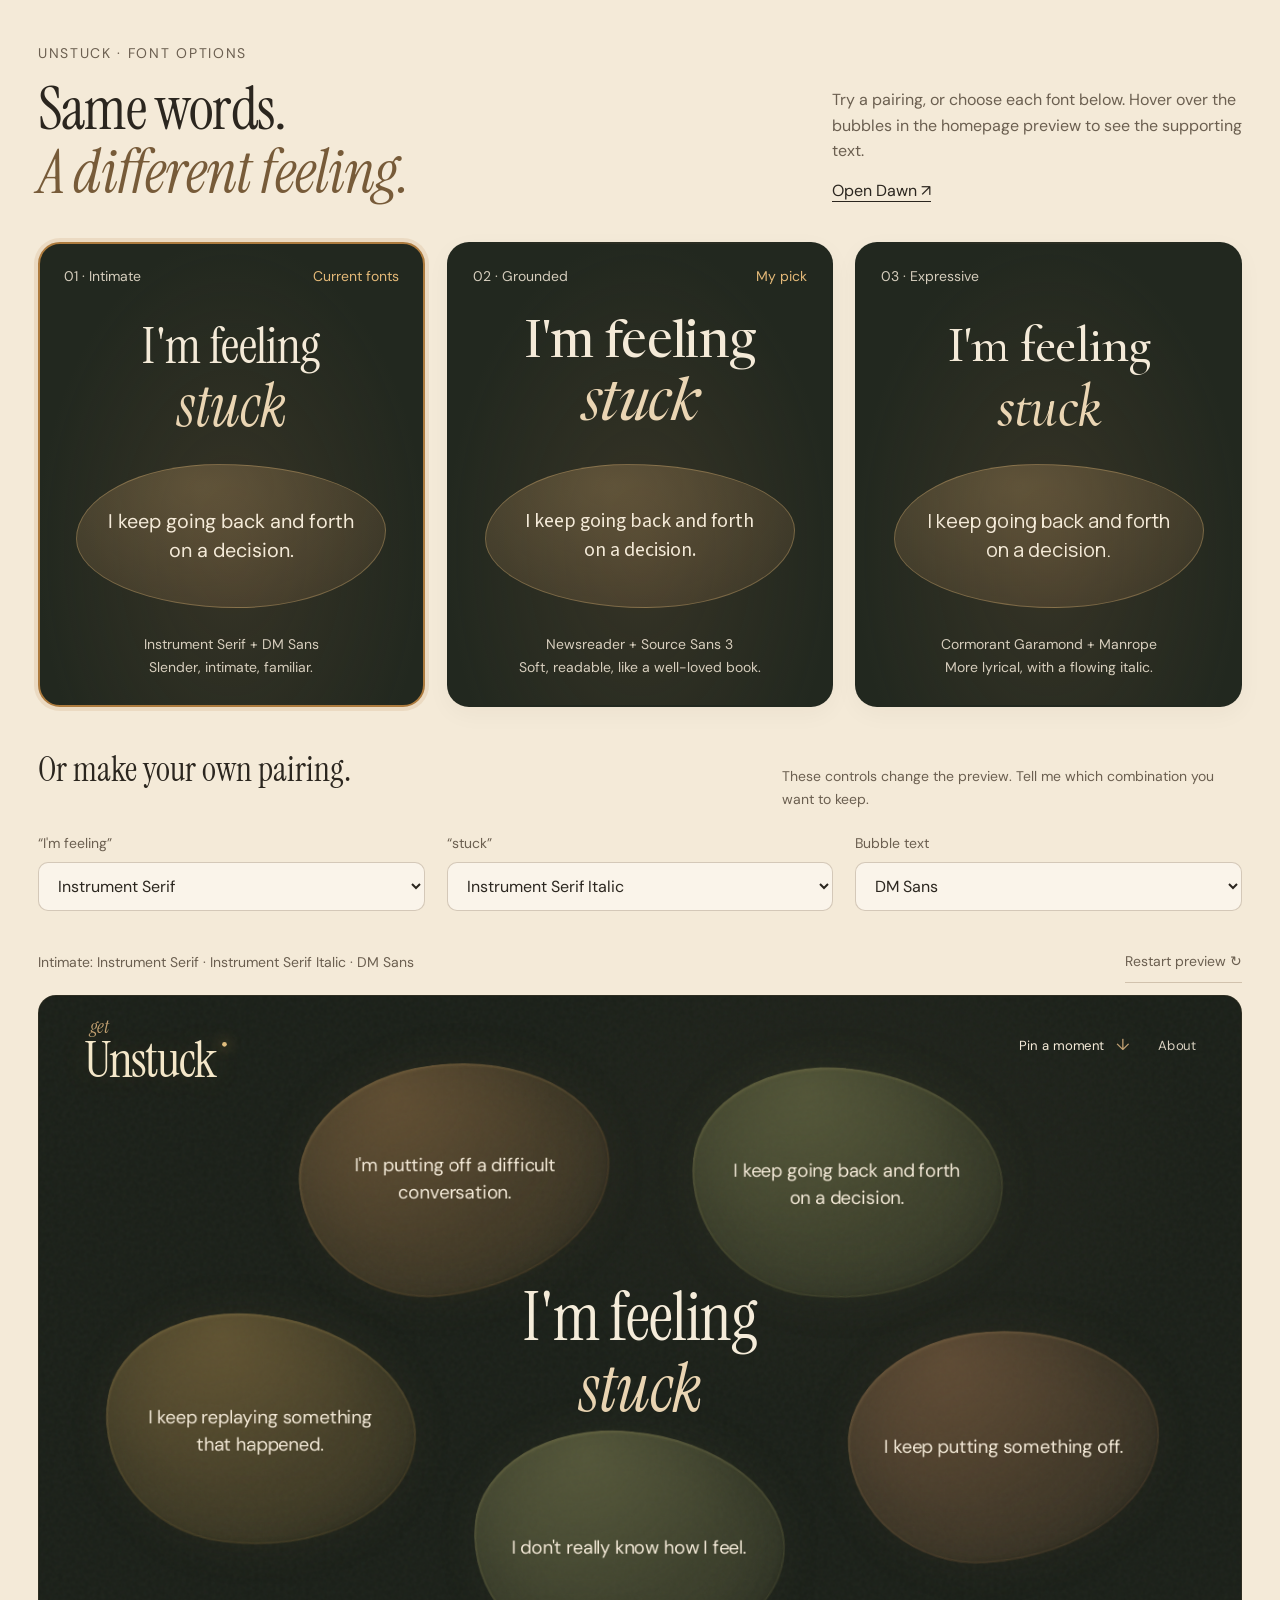
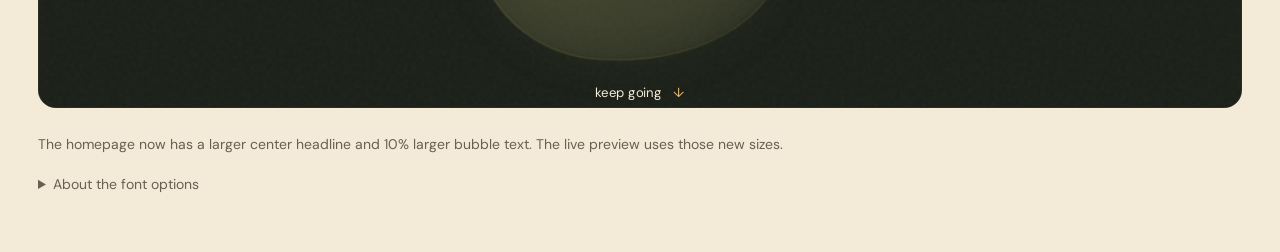
==== typography.html @ a415d2b5 "Enlarge Dawn typography and add interactive font options" ====
<!doctype html>
<html lang="en">
<head>
  <meta charset="utf-8"><meta name="viewport" content="width=device-width, initial-scale=1">
  <title>Type for Unstuck</title>
  <link rel="icon" href="./assets/mark.svg" type="image/svg+xml">
  <link rel="stylesheet" href="./assets/fonts.css">
  <link rel="stylesheet" href="./assets/font-options.css">
  <link rel="stylesheet" href="./typography.css">
</head>
<body>
  <main>
    <header><div><p class="eyebrow">UNSTUCK · FONT OPTIONS</p><h1>Same words.<br><em>A different feeling.</em></h1></div><div class="intro"><p>Try a pairing, or choose each font below. Hover over the bubbles in the homepage preview to see the supporting text.</p><a href="./dawn.html">Open Dawn ↗</a></div></header>
    <div class="pairings" aria-label="Font pairings">
      <button class="pairing intimate" data-pairing="intimate" aria-pressed="true"><span class="pairing-name">01 · Intimate <span>Current fonts</span></span><span class="sample-feeling">I'm feeling</span><span class="sample-stuck">stuck</span><span class="sample-bubble">I keep going back and forth<br>on a decision.</span><span class="pairing-note">Instrument Serif + DM Sans<br>Slender, intimate, familiar.</span></button>
      <button class="pairing grounded" data-pairing="grounded" aria-pressed="false"><span class="pairing-name">02 · Grounded <span>My pick</span></span><span class="sample-feeling">I'm feeling</span><span class="sample-stuck">stuck</span><span class="sample-bubble">I keep going back and forth<br>on a decision.</span><span class="pairing-note">Newsreader + Source Sans 3<br>Soft, readable, like a well-loved book.</span></button>
      <button class="pairing expressive" data-pairing="expressive" aria-pressed="false"><span class="pairing-name">03 · Expressive</span><span class="sample-feeling">I'm feeling</span><span class="sample-stuck">stuck</span><span class="sample-bubble">I keep going back and forth<br>on a decision.</span><span class="pairing-note">Cormorant Garamond + Manrope<br>More lyrical, with a flowing italic.</span></button>
    </div>
    <section class="mix" aria-labelledby="mix-title">
      <div class="mix-heading"><h2 id="mix-title">Or make your own pairing.</h2><p>These controls change the preview. Tell me which combination you want to keep.</p></div>
      <div class="selectors">
        <label for="feeling-font">“I'm feeling”<select id="feeling-font"><option value="instrument">Instrument Serif</option><option value="newsreader">Newsreader</option><option value="cormorant">Cormorant Garamond</option></select></label>
        <label for="stuck-font">“stuck”<select id="stuck-font"><option value="instrument">Instrument Serif Italic</option><option value="newsreader">Newsreader Italic</option><option value="cormorant">Cormorant Garamond Italic</option></select></label>
        <label for="bubble-font">Bubble text<select id="bubble-font"><option value="dm">DM Sans</option><option value="source">Source Sans 3</option><option value="manrope">Manrope</option></select></label>
      </div>
    </section>
    <div class="preview-heading"><p id="preview-status" role="status">Loading the homepage preview…</p><button id="restart-preview">Restart preview ↻</button></div>
    <div class="preview"><iframe id="font-preview" src="./dawn.html?type-preview=5" title="Unstuck homepage with your selected fonts"></iframe></div>
    <footer><p>The homepage now has a larger center headline and 10% larger bubble text. The live preview uses those new sizes.</p><details><summary>About the font options</summary><p><a href="https://fonts.google.com/specimen/Instrument+Serif">Instrument Serif</a> · <a href="https://fonts.google.com/specimen/DM+Sans">DM Sans</a> · <a href="https://fonts.google.com/specimen/Newsreader">Newsreader</a> · <a href="https://fonts.google.com/specimen/Source+Sans+3">Source Sans 3</a> · <a href="https://fonts.google.com/specimen/Cormorant+Garamond">Cormorant Garamond</a> · <a href="https://fonts.google.com/specimen/Manrope">Manrope</a></p></details></footer>
  </main>
  <script type="module" src="./typography.js"></script>
</body>
</html>
---- assets/fonts.css ----
@font-face {
  font-family: 'DM Sans';
  font-style: normal;
  font-weight: 400;
  font-display: swap;
  src: url(./dm-sans-regular.ttf) format('truetype');
}
@font-face {
  font-family: 'DM Sans';
  font-style: normal;
  font-weight: 500;
  font-display: swap;
  src: url(./dm-sans-medium.ttf) format('truetype');
}
@font-face {
  font-family: 'Instrument Serif';
  font-style: italic;
  font-weight: 400;
  font-display: swap;
  src: url(./instrument-serif-italic.ttf) format('truetype');
}
@font-face {
  font-family: 'Instrument Serif';
  font-style: normal;
  font-weight: 400;
  font-display: swap;
  src: url(./instrument-serif-regular.ttf) format('truetype');
}
---- assets/font-options.css ----
@font-face {
  font-family: 'Cormorant Garamond';
  font-style: italic;
  font-weight: 500;
  font-display: swap;
  src: url(./font-options/cormorant-garamond-italic.woff2) format('woff2');
  unicode-range: U+0000-00FF, U+0131, U+0152-0153, U+02BB-02BC, U+02C6, U+02DA, U+02DC, U+0304, U+0308, U+0329, U+2000-206F, U+20AC, U+2122, U+2191, U+2193, U+2212, U+2215, U+FEFF, U+FFFD;
}

@font-face {
  font-family: 'Cormorant Garamond';
  font-style: normal;
  font-weight: 500;
  font-display: swap;
  src: url(./font-options/cormorant-garamond-normal.woff2) format('woff2');
  unicode-range: U+0000-00FF, U+0131, U+0152-0153, U+02BB-02BC, U+02C6, U+02DA, U+02DC, U+0304, U+0308, U+0329, U+2000-206F, U+20AC, U+2122, U+2191, U+2193, U+2212, U+2215, U+FEFF, U+FFFD;
}

@font-face {
  font-family: 'Manrope';
  font-style: normal;
  font-weight: 400;
  font-display: swap;
  src: url(./font-options/manrope-normal.woff2) format('woff2');
  unicode-range: U+0000-00FF, U+0131, U+0152-0153, U+02BB-02BC, U+02C6, U+02DA, U+02DC, U+0304, U+0308, U+0329, U+2000-206F, U+20AC, U+2122, U+2191, U+2193, U+2212, U+2215, U+FEFF, U+FFFD;
}

@font-face {
  font-family: 'Newsreader';
  font-style: italic;
  font-weight: 400;
  font-display: swap;
  src: url(./font-options/newsreader-italic.woff2) format('woff2');
  unicode-range: U+0000-00FF, U+0131, U+0152-0153, U+02BB-02BC, U+02C6, U+02DA, U+02DC, U+0304, U+0308, U+0329, U+2000-206F, U+20AC, U+2122, U+2191, U+2193, U+2212, U+2215, U+FEFF, U+FFFD;
}

@font-face {
  font-family: 'Newsreader';
  font-style: normal;
  font-weight: 400;
  font-display: swap;
  src: url(./font-options/newsreader-normal.woff2) format('woff2');
  unicode-range: U+0000-00FF, U+0131, U+0152-0153, U+02BB-02BC, U+02C6, U+02DA, U+02DC, U+0304, U+0308, U+0329, U+2000-206F, U+20AC, U+2122, U+2191, U+2193, U+2212, U+2215, U+FEFF, U+FFFD;
}

@font-face {
  font-family: 'Source Sans 3';
  font-style: normal;
  font-weight: 400;
  font-display: swap;
  src: url(./font-options/source-sans-3-normal.woff2) format('woff2');
  unicode-range: U+0000-00FF, U+0131, U+0152-0153, U+02BB-02BC, U+02C6, U+02DA, U+02DC, U+0304, U+0308, U+0329, U+2000-206F, U+20AC, U+2122, U+2191, U+2193, U+2212, U+2215, U+FEFF, U+FFFD;
}
---- typography.css ----
*{box-sizing:border-box}body{margin:0;background:#f4ead8;color:#2b261f;font:16px/1.6 'DM Sans',sans-serif}main{max-width:1500px;margin:auto;padding:42px 38px 55px}header{display:flex;align-items:flex-end;justify-content:space-between;gap:38px;margin-bottom:38px}.eyebrow{font-size:14px;letter-spacing:.12em;color:#6b5f50;margin:0 0 14px}h1{font:400 clamp(44px,4.7vw,70px)/1.04 'Instrument Serif',serif;letter-spacing:-.8px;margin:0}h1 em{font-weight:400;color:#775b39}.intro{max-width:410px}.intro p{margin:0 0 14px;color:#6b5f50}a{color:inherit;text-underline-offset:5px}button,select{font:inherit}button{cursor:pointer}button,a,select,summary{touch-action:manipulation}button:focus-visible,a:focus-visible,select:focus-visible,summary:focus-visible{outline:3px solid #b17d3d;outline-offset:5px}.pairings{display:grid;grid-template-columns:repeat(3,minmax(0,1fr));gap:22px}.pairing{position:relative;text-align:center;color:#f4ead8;background:radial-gradient(ellipse at 50% 66%,#6e533844,transparent 72%),#22281f;border:2px solid transparent;border-radius:22px;padding:23px 24px 26px;box-shadow:0 7px 25px #3424140a;transition:border-color .3s,box-shadow .3s}.pairing[aria-pressed=true]{border-color:#ad7b3e;box-shadow:0 0 0 4px #b2824426}.pairing-name{display:flex;justify-content:space-between;align-items:center;gap:10px;text-align:left;font:14px/1.4 'DM Sans',sans-serif;color:#f4ead8d9;margin-bottom:32px}.pairing-name>span{font-size:14px;color:#e4b978}.sample-feeling,.sample-stuck{display:block;letter-spacing:-.6px;font-size:clamp(39px,4vw,58px);line-height:1.08}.sample-stuck{font-style:italic;color:#ead5b3;font-size:clamp(48px,4.6vw,67px);margin:2px 0 25px}.sample-bubble{display:flex;align-items:center;justify-content:center;min-height:144px;max-width:310px;margin:0 auto 25px;padding:24px 13px;border-radius:46% 54% 48% 52% / 52% 46% 54% 48%;background:radial-gradient(ellipse at 40% 15%,#b7946159,#6e53383b);border:1px solid #e4b97855;font-size:19.8px;line-height:1.45}.pairing-note{display:block;font:14px/1.65 'DM Sans',sans-serif;color:#f4ead8d9}.intimate .sample-feeling,.intimate .sample-stuck{font-family:'Instrument Serif',serif}.intimate .sample-bubble{font-family:'DM Sans',sans-serif}.grounded .sample-feeling,.grounded .sample-stuck{font-family:'Newsreader',serif}.grounded .sample-bubble{font-family:'Source Sans 3',sans-serif}.expressive .sample-feeling,.expressive .sample-stuck{font-family:'Cormorant Garamond',serif;font-weight:500}.expressive .sample-bubble{font-family:'Manrope',sans-serif}.mix{margin:44px 0 30px}.mix-heading{display:flex;align-items:baseline;justify-content:space-between;gap:25px;margin-bottom:22px}.mix h2{font:400 34px/1.1 'Instrument Serif',serif;margin:0}.mix-heading p{font-size:14px;color:#6b5f50;margin:0;max-width:460px}.selectors{display:grid;grid-template-columns:repeat(3,minmax(0,1fr));gap:22px}.selectors label{font-size:14px;color:#6b5f50}.selectors select{display:block;width:100%;margin-top:8px;padding:12px 36px 12px 15px;border:1px solid #9c856b66;border-radius:10px;color:#2b261f;background:#faf4ea;font-size:16px;min-height:48px}.preview-heading{display:flex;align-items:center;justify-content:space-between;gap:25px;margin:0 0 12px;font-size:14px;color:#6b5f50}.preview-heading p{margin:0}#restart-preview{border:0;border-bottom:1px solid #9c856b66;background:transparent;color:#6b5f50;padding:9px 0;font-size:14px;white-space:nowrap}.preview{overflow:hidden;border-radius:18px;border:1px solid #66533a40;background:#1b2019}.preview iframe{display:block;border:0;transform-origin:top left;width:1280px;height:760px}footer{color:#6b5f50;font-size:14px;line-height:1.7;margin-top:25px}footer p{margin:0 0 16px}details summary{cursor:pointer;width:max-content}details p{margin-top:10px}@media(max-width:960px){main{padding:30px 24px 45px}.pairings{gap:14px}.pairing{padding:22px 15px}.pairing-name{display:block;min-height:40px}.pairing-name>span{display:block;margin-top:5px}.sample-feeling{font-size:39px}.sample-stuck{font-size:52px}.sample-bubble{font-size:18px;padding:22px 9px}.mix-heading{display:block}.mix-heading p{margin-top:14px}}@media(max-width:650px){main{padding:28px 20px 40px}header{display:block}.intro{margin-top:24px}.pairings{grid-template-columns:1fr;gap:22px}.pairing{padding:25px}.pairing-name{display:flex;min-height:0;margin-bottom:25px}.pairing-name>span{margin:0}.sample-feeling{font-size:52px}.sample-stuck{font-size:64px}.sample-bubble{font-size:19.8px}.selectors{grid-template-columns:1fr;gap:18px}.mix{margin-top:38px}.preview-heading{align-items:flex-start;gap:15px}.preview-heading p{max-width:220px;padding-top:9px}}@media(prefers-reduced-motion:reduce){*{transition:none!important;scroll-behavior:auto!important}}
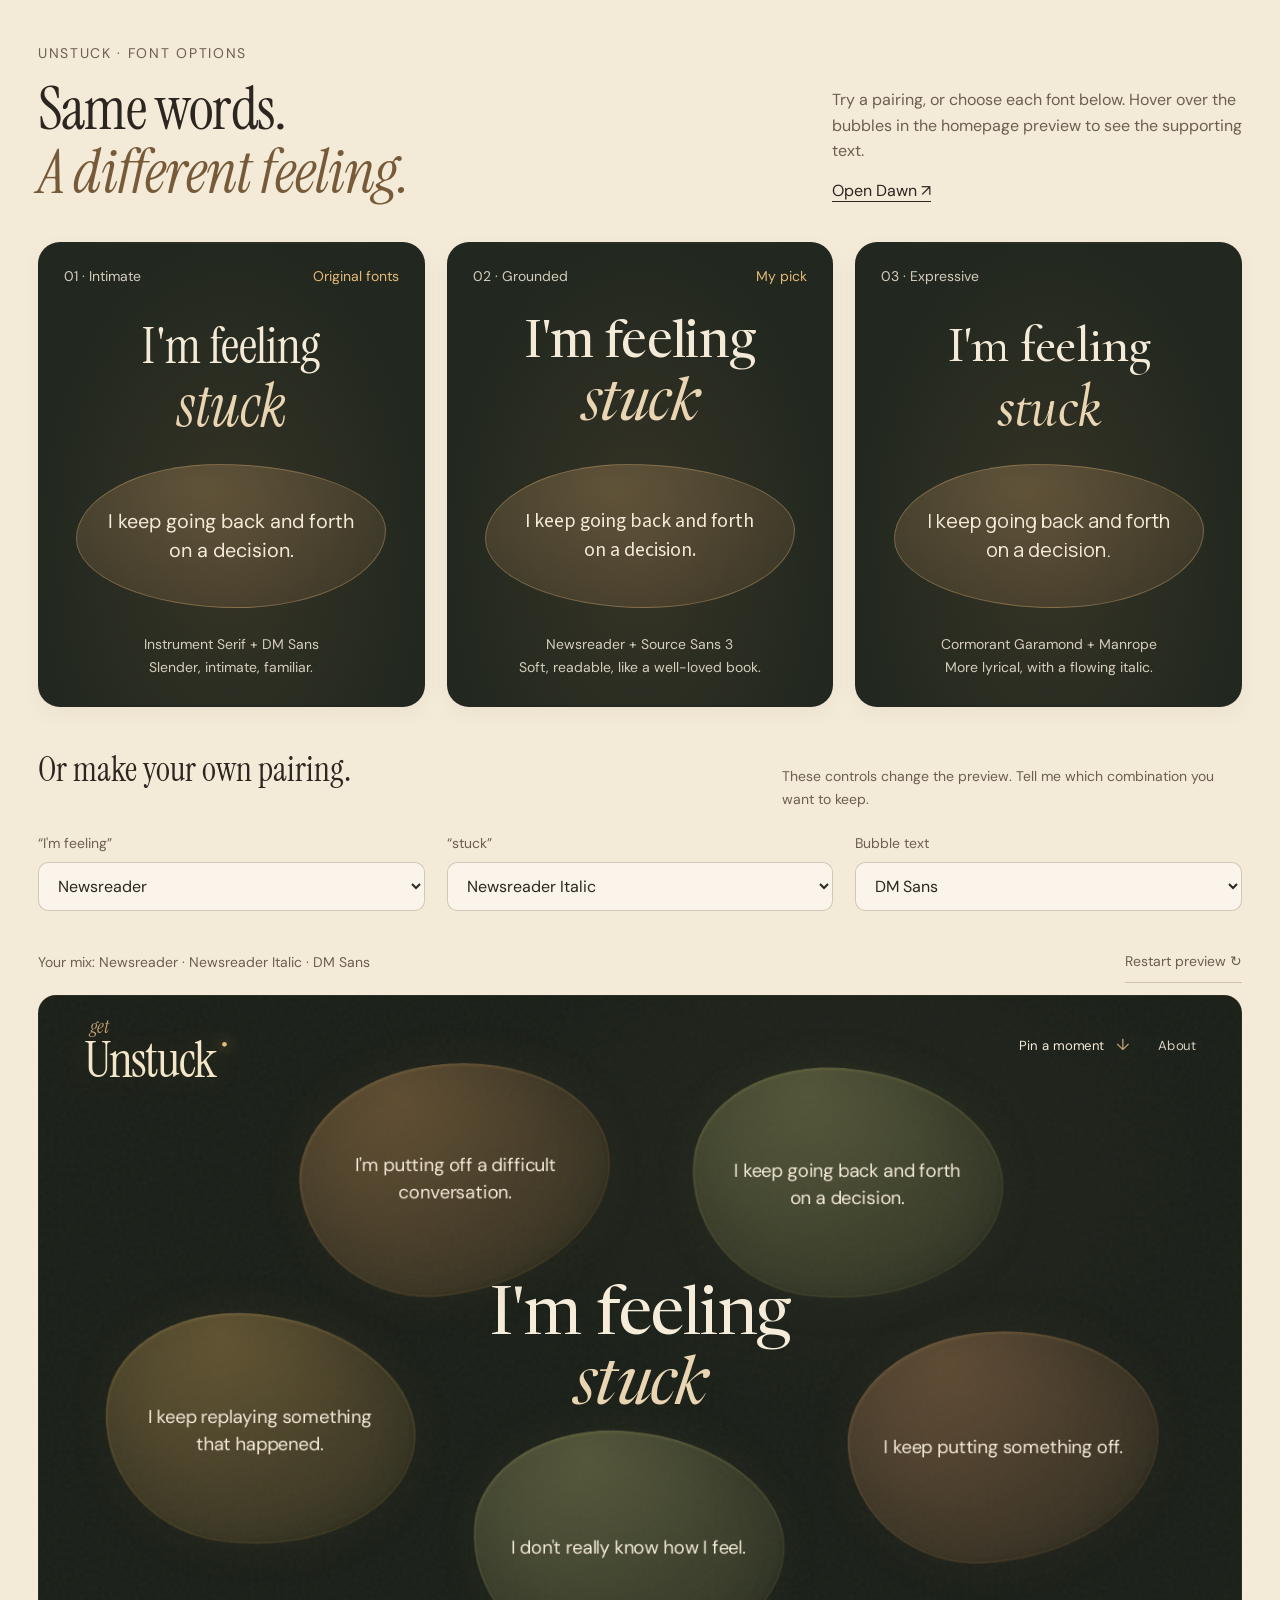
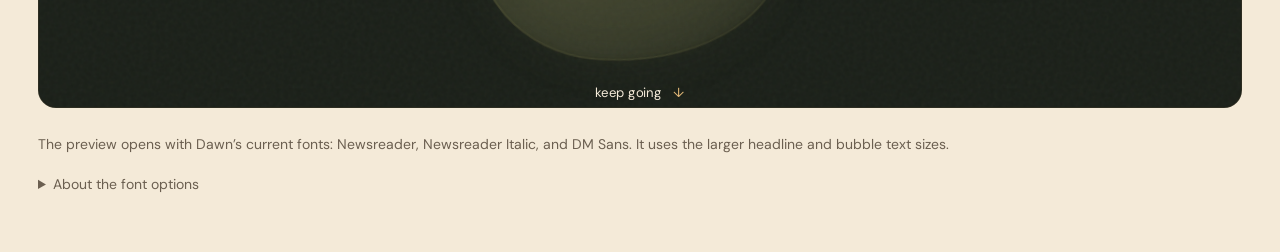
==== commit e804d856: "Apply selected Newsreader headline and DM Sans bubbles" ====
--- a/typography.html
+++ b/typography.html
@@ -12,21 +12,21 @@
   <main>
     <header><div><p class="eyebrow">UNSTUCK · FONT OPTIONS</p><h1>Same words.<br><em>A different feeling.</em></h1></div><div class="intro"><p>Try a pairing, or choose each font below. Hover over the bubbles in the homepage preview to see the supporting text.</p><a href="./dawn.html">Open Dawn ↗</a></div></header>
     <div class="pairings" aria-label="Font pairings">
-      <button class="pairing intimate" data-pairing="intimate" aria-pressed="true"><span class="pairing-name">01 · Intimate <span>Current fonts</span></span><span class="sample-feeling">I'm feeling</span><span class="sample-stuck">stuck</span><span class="sample-bubble">I keep going back and forth<br>on a decision.</span><span class="pairing-note">Instrument Serif + DM Sans<br>Slender, intimate, familiar.</span></button>
+      <button class="pairing intimate" data-pairing="intimate" aria-pressed="false"><span class="pairing-name">01 · Intimate <span>Original fonts</span></span><span class="sample-feeling">I'm feeling</span><span class="sample-stuck">stuck</span><span class="sample-bubble">I keep going back and forth<br>on a decision.</span><span class="pairing-note">Instrument Serif + DM Sans<br>Slender, intimate, familiar.</span></button>
       <button class="pairing grounded" data-pairing="grounded" aria-pressed="false"><span class="pairing-name">02 · Grounded <span>My pick</span></span><span class="sample-feeling">I'm feeling</span><span class="sample-stuck">stuck</span><span class="sample-bubble">I keep going back and forth<br>on a decision.</span><span class="pairing-note">Newsreader + Source Sans 3<br>Soft, readable, like a well-loved book.</span></button>
       <button class="pairing expressive" data-pairing="expressive" aria-pressed="false"><span class="pairing-name">03 · Expressive</span><span class="sample-feeling">I'm feeling</span><span class="sample-stuck">stuck</span><span class="sample-bubble">I keep going back and forth<br>on a decision.</span><span class="pairing-note">Cormorant Garamond + Manrope<br>More lyrical, with a flowing italic.</span></button>
     </div>
     <section class="mix" aria-labelledby="mix-title">
       <div class="mix-heading"><h2 id="mix-title">Or make your own pairing.</h2><p>These controls change the preview. Tell me which combination you want to keep.</p></div>
       <div class="selectors">
-        <label for="feeling-font">“I'm feeling”<select id="feeling-font"><option value="instrument">Instrument Serif</option><option value="newsreader">Newsreader</option><option value="cormorant">Cormorant Garamond</option></select></label>
-        <label for="stuck-font">“stuck”<select id="stuck-font"><option value="instrument">Instrument Serif Italic</option><option value="newsreader">Newsreader Italic</option><option value="cormorant">Cormorant Garamond Italic</option></select></label>
+        <label for="feeling-font">“I'm feeling”<select id="feeling-font"><option value="instrument">Instrument Serif</option><option value="newsreader" selected>Newsreader</option><option value="cormorant">Cormorant Garamond</option></select></label>
+        <label for="stuck-font">“stuck”<select id="stuck-font"><option value="instrument">Instrument Serif Italic</option><option value="newsreader" selected>Newsreader Italic</option><option value="cormorant">Cormorant Garamond Italic</option></select></label>
         <label for="bubble-font">Bubble text<select id="bubble-font"><option value="dm">DM Sans</option><option value="source">Source Sans 3</option><option value="manrope">Manrope</option></select></label>
       </div>
     </section>
     <div class="preview-heading"><p id="preview-status" role="status">Loading the homepage preview…</p><button id="restart-preview">Restart preview ↻</button></div>
-    <div class="preview"><iframe id="font-preview" src="./dawn.html?type-preview=5" title="Unstuck homepage with your selected fonts"></iframe></div>
-    <footer><p>The homepage now has a larger center headline and 10% larger bubble text. The live preview uses those new sizes.</p><details><summary>About the font options</summary><p><a href="https://fonts.google.com/specimen/Instrument+Serif">Instrument Serif</a> · <a href="https://fonts.google.com/specimen/DM+Sans">DM Sans</a> · <a href="https://fonts.google.com/specimen/Newsreader">Newsreader</a> · <a href="https://fonts.google.com/specimen/Source+Sans+3">Source Sans 3</a> · <a href="https://fonts.google.com/specimen/Cormorant+Garamond">Cormorant Garamond</a> · <a href="https://fonts.google.com/specimen/Manrope">Manrope</a></p></details></footer>
+    <div class="preview"><iframe id="font-preview" src="./dawn.html?type-preview=6" title="Unstuck homepage with your selected fonts"></iframe></div>
+    <footer><p>The preview opens with Dawn’s current fonts: Newsreader, Newsreader Italic, and DM Sans. It uses the larger headline and bubble text sizes.</p><details><summary>About the font options</summary><p><a href="https://fonts.google.com/specimen/Instrument+Serif">Instrument Serif</a> · <a href="https://fonts.google.com/specimen/DM+Sans">DM Sans</a> · <a href="https://fonts.google.com/specimen/Newsreader">Newsreader</a> · <a href="https://fonts.google.com/specimen/Source+Sans+3">Source Sans 3</a> · <a href="https://fonts.google.com/specimen/Cormorant+Garamond">Cormorant Garamond</a> · <a href="https://fonts.google.com/specimen/Manrope">Manrope</a></p></details></footer>
   </main>
   <script type="module" src="./typography.js"></script>
 </body>
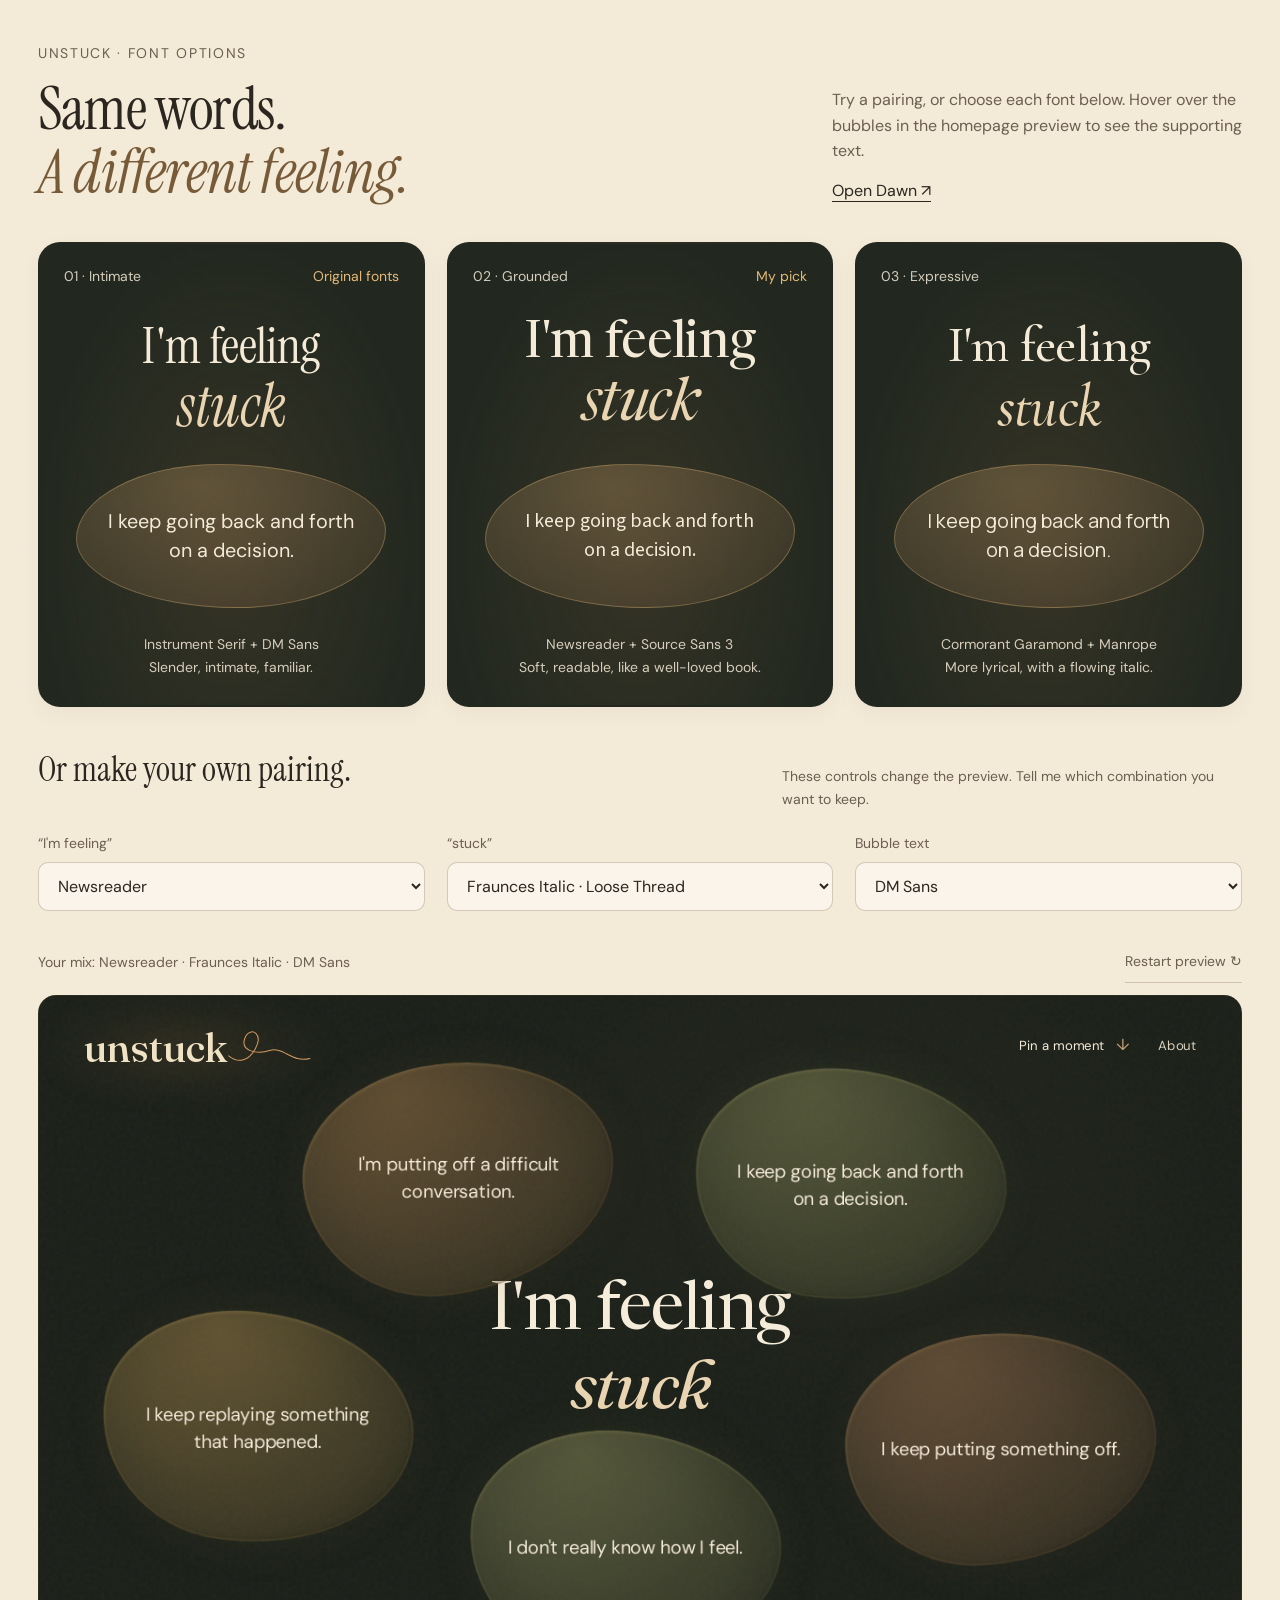
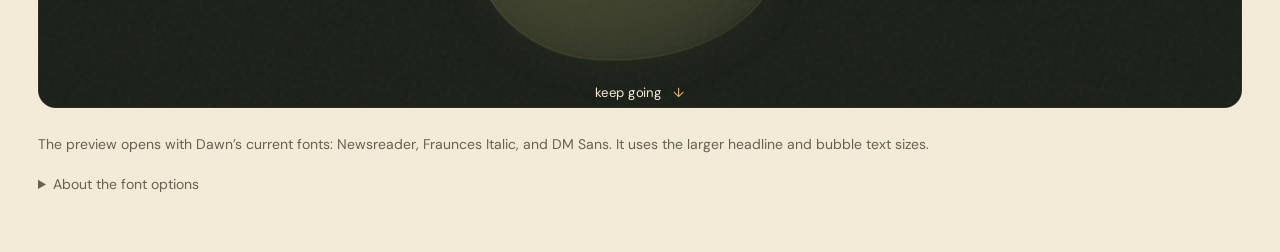
==== commit a2bf7d21: "Bring Loose Thread identity into Dawn and the center headline" ====
--- a/typography.html
+++ b/typography.html
@@ -20,14 +20,14 @@
       <div class="mix-heading"><h2 id="mix-title">Or make your own pairing.</h2><p>These controls change the preview. Tell me which combination you want to keep.</p></div>
       <div class="selectors">
         <label for="feeling-font">“I'm feeling”<select id="feeling-font"><option value="instrument">Instrument Serif</option><option value="newsreader" selected>Newsreader</option><option value="cormorant">Cormorant Garamond</option></select></label>
-        <label for="stuck-font">“stuck”<select id="stuck-font"><option value="instrument">Instrument Serif Italic</option><option value="newsreader" selected>Newsreader Italic</option><option value="cormorant">Cormorant Garamond Italic</option></select></label>
+        <label for="stuck-font">“stuck”<select id="stuck-font"><option value="instrument">Instrument Serif Italic</option><option value="newsreader">Newsreader Italic</option><option value="cormorant">Cormorant Garamond Italic</option><option value="fraunces" selected>Fraunces Italic · Loose Thread</option></select></label>
         <label for="bubble-font">Bubble text<select id="bubble-font"><option value="dm">DM Sans</option><option value="source">Source Sans 3</option><option value="manrope">Manrope</option></select></label>
       </div>
     </section>
     <div class="preview-heading"><p id="preview-status" role="status">Loading the homepage preview…</p><button id="restart-preview">Restart preview ↻</button></div>
-    <div class="preview"><iframe id="font-preview" src="./dawn.html?type-preview=6" title="Unstuck homepage with your selected fonts"></iframe></div>
-    <footer><p>The preview opens with Dawn’s current fonts: Newsreader, Newsreader Italic, and DM Sans. It uses the larger headline and bubble text sizes.</p><details><summary>About the font options</summary><p><a href="https://fonts.google.com/specimen/Instrument+Serif">Instrument Serif</a> · <a href="https://fonts.google.com/specimen/DM+Sans">DM Sans</a> · <a href="https://fonts.google.com/specimen/Newsreader">Newsreader</a> · <a href="https://fonts.google.com/specimen/Source+Sans+3">Source Sans 3</a> · <a href="https://fonts.google.com/specimen/Cormorant+Garamond">Cormorant Garamond</a> · <a href="https://fonts.google.com/specimen/Manrope">Manrope</a></p></details></footer>
+    <div class="preview"><iframe id="font-preview" src="./dawn.html?type-preview=7" title="Unstuck homepage with your selected fonts"></iframe></div>
+    <footer><p>The preview opens with Dawn’s current fonts: Newsreader, Fraunces Italic, and DM Sans. It uses the larger headline and bubble text sizes.</p><details><summary>About the font options</summary><p><a href="https://fonts.google.com/specimen/Instrument+Serif">Instrument Serif</a> · <a href="https://fonts.google.com/specimen/DM+Sans">DM Sans</a> · <a href="https://fonts.google.com/specimen/Newsreader">Newsreader</a> · <a href="https://fonts.google.com/specimen/Source+Sans+3">Source Sans 3</a> · <a href="https://fonts.google.com/specimen/Cormorant+Garamond">Cormorant Garamond</a> · <a href="https://fonts.google.com/specimen/Manrope">Manrope</a> · <a href="https://fonts.google.com/specimen/Fraunces">Fraunces</a></p></details></footer>
   </main>
-  <script type="module" src="./typography.js"></script>
+  <script type="module" src="./typography.js?v=type-2"></script>
 </body>
 </html>
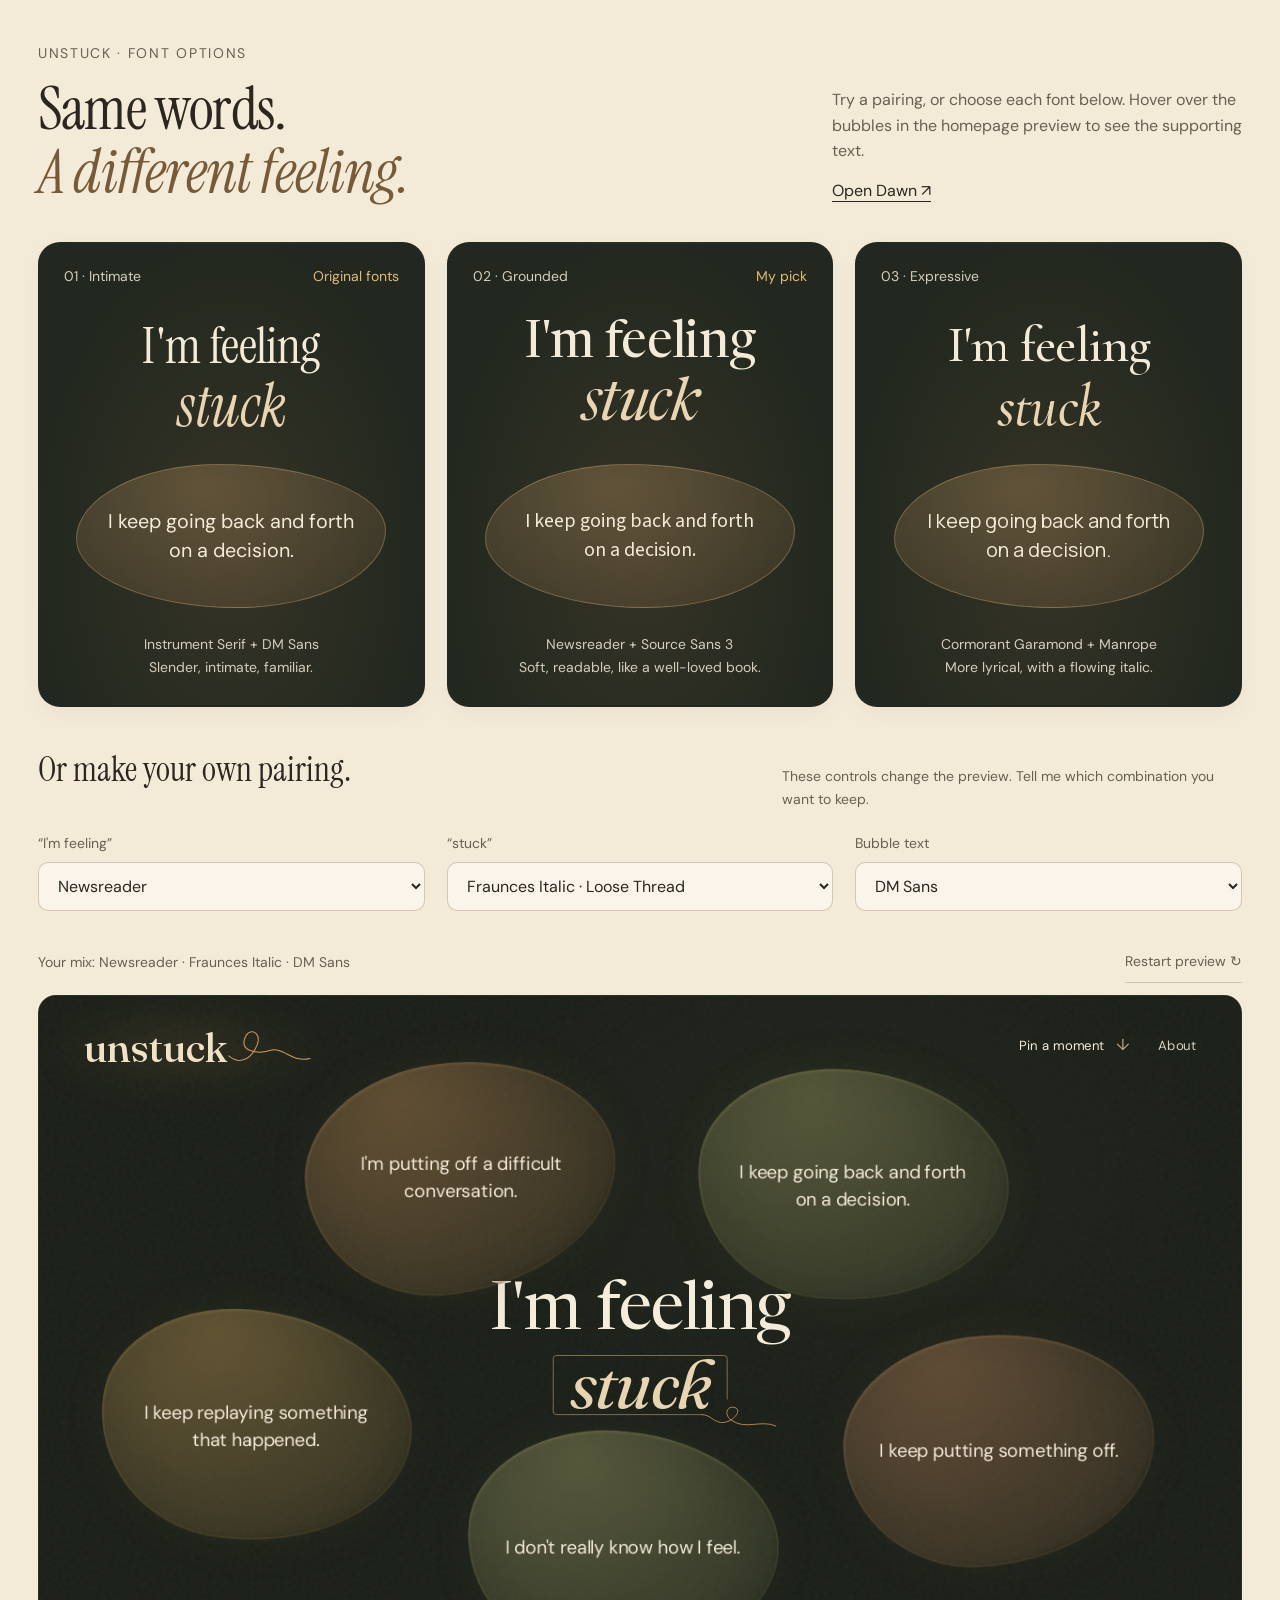
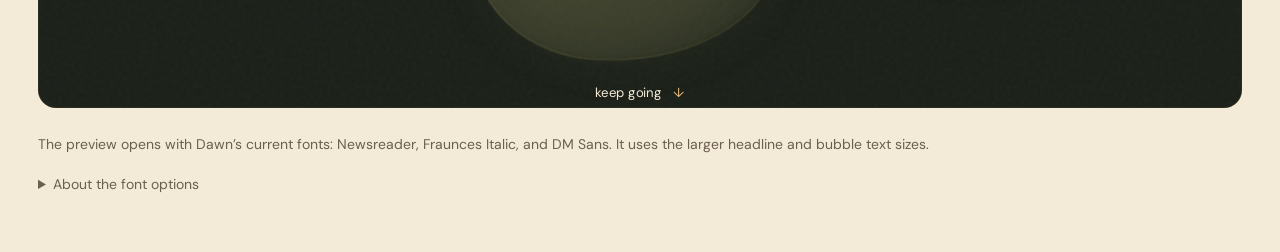
==== commit 6775f66f: "Frame stuck with an open corner and loose bronze thread" ====
--- a/typography.html
+++ b/typography.html
@@ -25,7 +25,7 @@
       </div>
     </section>
     <div class="preview-heading"><p id="preview-status" role="status">Loading the homepage preview…</p><button id="restart-preview">Restart preview ↻</button></div>
-    <div class="preview"><iframe id="font-preview" src="./dawn.html?type-preview=7" title="Unstuck homepage with your selected fonts"></iframe></div>
+    <div class="preview"><iframe id="font-preview" src="./dawn.html?type-preview=8" title="Unstuck homepage with your selected fonts"></iframe></div>
     <footer><p>The preview opens with Dawn’s current fonts: Newsreader, Fraunces Italic, and DM Sans. It uses the larger headline and bubble text sizes.</p><details><summary>About the font options</summary><p><a href="https://fonts.google.com/specimen/Instrument+Serif">Instrument Serif</a> · <a href="https://fonts.google.com/specimen/DM+Sans">DM Sans</a> · <a href="https://fonts.google.com/specimen/Newsreader">Newsreader</a> · <a href="https://fonts.google.com/specimen/Source+Sans+3">Source Sans 3</a> · <a href="https://fonts.google.com/specimen/Cormorant+Garamond">Cormorant Garamond</a> · <a href="https://fonts.google.com/specimen/Manrope">Manrope</a> · <a href="https://fonts.google.com/specimen/Fraunces">Fraunces</a></p></details></footer>
   </main>
   <script type="module" src="./typography.js?v=type-2"></script>
